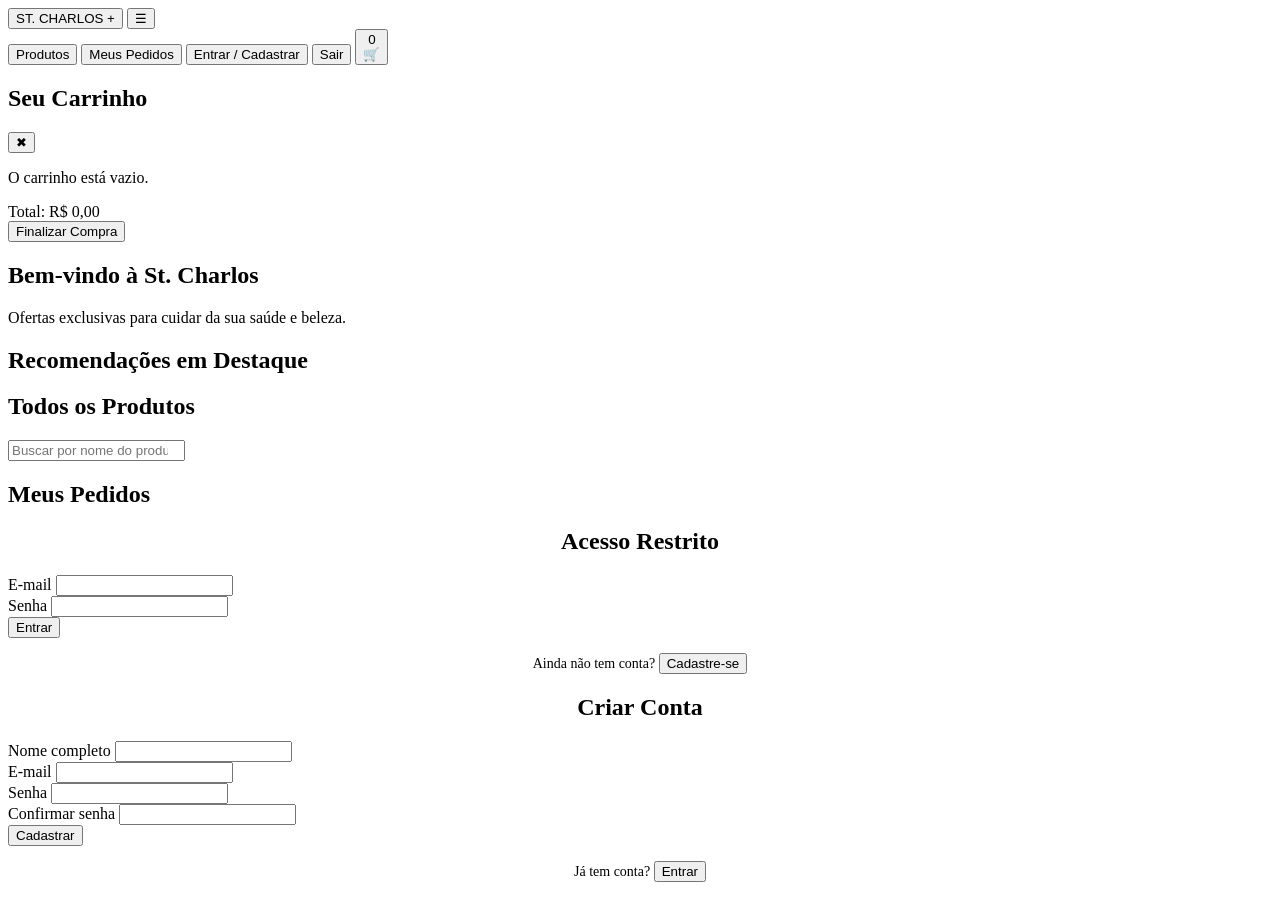
==== docs/index.html @ cd66a5b9 "Rename frontend to docs" ====
<!DOCTYPE html>
<html lang="pt-BR">
<head>
    <meta charset="UTF-8">
    <meta name="viewport" content="width=device-width, initial-scale=1.0">
    <title>Farmácia St. Charlos</title>
    <link rel="stylesheet" href="css/style.css">
</head>
<body>

    <!-- Header Principal -->
    <header>
        <div class="nav-content">
            <button class="logo" onclick="navigate('home')">ST. CHARLOS <span>+</span></button>
            <button class="btn-menu-mobile" id="btn-menu-mobile" aria-label="Abrir menu">☰</button>
            <nav class="menu-links" id="menu-links">
                <button class="link-nav" onclick="navigate('produtos')">Produtos</button>
                <button class="link-nav" onclick="navigate('pedidos')">Meus Pedidos</button>
                <button class="link-nav" id="link-conta" onclick="navigate('login')">Entrar / Cadastrar</button>
                <button class="link-nav" onclick="handleLogout()">Sair</button>
                <button class="cart-icon" onclick="toggleCart(true)" aria-label="Abrir carrinho">
                    <div class="cart-badge" id="cart-count">0</div>
                    🛒
                </button>
            </nav>
        </div>
    </header>

    <!-- Sidebar do Carrinho -->
    <div id="cart-sidebar" class="cart-overlay hidden">
        <div class="cart-sidebar">
            <div class="cart-header">
                <h2>Seu Carrinho</h2>
                <button class="close-cart" onclick="toggleCart(false)" aria-label="Fechar carrinho">✖</button>
            </div>
            <div class="cart-items" id="cart-items-container">
                <p class="empty-state">O carrinho está vazio.</p>
            </div>
            <div class="cart-footer">
                <div class="cart-total">
                    <span>Total:</span>
                    <span id="cart-total-price">R$ 0,00</span>
                </div>
                <button class="btn-checkout" id="btn-checkout">Finalizar Compra</button>
            </div>
        </div>
    </div>

    <!-- Container Principal -->
    <main class="container">

        <!-- ================= PÁGINA: HOME ================= -->
        <section id="page-home">
            <div class="banner">
                <h2>Bem-vindo à St. Charlos</h2>
                <p>Ofertas exclusivas para cuidar da sua saúde e beleza.</p>
            </div>
            <h2 class="section-title">Recomendações em Destaque</h2>
            <div class="grid-produtos" id="grid-destaques"></div>
        </section>

        <!-- ================= PÁGINA: TODOS OS PRODUTOS ================= -->
        <section id="page-produtos" class="hidden">
            <h2 class="section-title">Todos os Produtos</h2>
            <input
                type="search"
                id="busca-produtos"
                class="busca-produtos"
                placeholder="Buscar por nome do produto..."
                aria-label="Buscar produtos"
            >
            <div id="produtos-por-tipo"></div>
        </section>

        <!-- ================= PÁGINA: MEUS PEDIDOS ================= -->
        <section id="page-pedidos" class="hidden">
            <h2 class="section-title">Meus Pedidos</h2>
            <div id="pedidos-container"></div>
        </section>

        <!-- ================= PÁGINA: LOGIN ================= -->
        <section id="page-login" class="hidden">
            <div class="login-box">
                <h2 style="text-align: center; color: var(--st-blue); margin-bottom: 20px;">Acesso Restrito</h2>
                <p class="form-erro hidden" id="login-erro"></p>
                <form id="form-login">
                    <div class="input-group">
                        <label for="login-email">E-mail</label>
                        <input type="email" id="login-email" required>
                    </div>
                    <div class="input-group">
                        <label for="login-senha">Senha</label>
                        <input type="password" id="login-senha" minlength="6" required>
                    </div>
                    <button type="submit" class="btn-login">Entrar</button>
                    <p style="text-align: center; margin-top: 15px; font-size: 14px;">
                        Ainda não tem conta?
                        <button type="button" class="link-botao" onclick="navigate('cadastro')">Cadastre-se</button>
                    </p>
                </form>
            </div>
        </section>

        <!-- ================= PÁGINA: CADASTRO ================= -->
        <section id="page-cadastro" class="hidden">
            <div class="login-box">
                <h2 style="text-align: center; color: var(--st-blue); margin-bottom: 20px;">Criar Conta</h2>
                <p class="form-erro hidden" id="cadastro-erro"></p>
                <form id="form-cadastro">
                    <div class="input-group">
                        <label for="cadastro-nome">Nome completo</label>
                        <input type="text" id="cadastro-nome" required>
                    </div>
                    <div class="input-group">
                        <label for="cadastro-email">E-mail</label>
                        <input type="email" id="cadastro-email" required>
                    </div>
                    <div class="input-group">
                        <label for="cadastro-senha">Senha</label>
                        <input type="password" id="cadastro-senha" minlength="6" required>
                    </div>
                    <div class="input-group">
                        <label for="cadastro-confirmar-senha">Confirmar senha</label>
                        <input type="password" id="cadastro-confirmar-senha" minlength="6" required>
                    </div>
                    <button type="submit" class="btn-login">Cadastrar</button>
                    <p style="text-align: center; margin-top: 15px; font-size: 14px;">
                        Já tem conta?
                        <button type="button" class="link-botao" onclick="navigate('login')">Entrar</button>
                    </p>
                </form>
            </div>
        </section>

    </main>

    <div id="toast-container" aria-live="polite"></div>

    <script src="js/data.js"></script>
    <script src="js/app.js"></script>
</body>
</html>
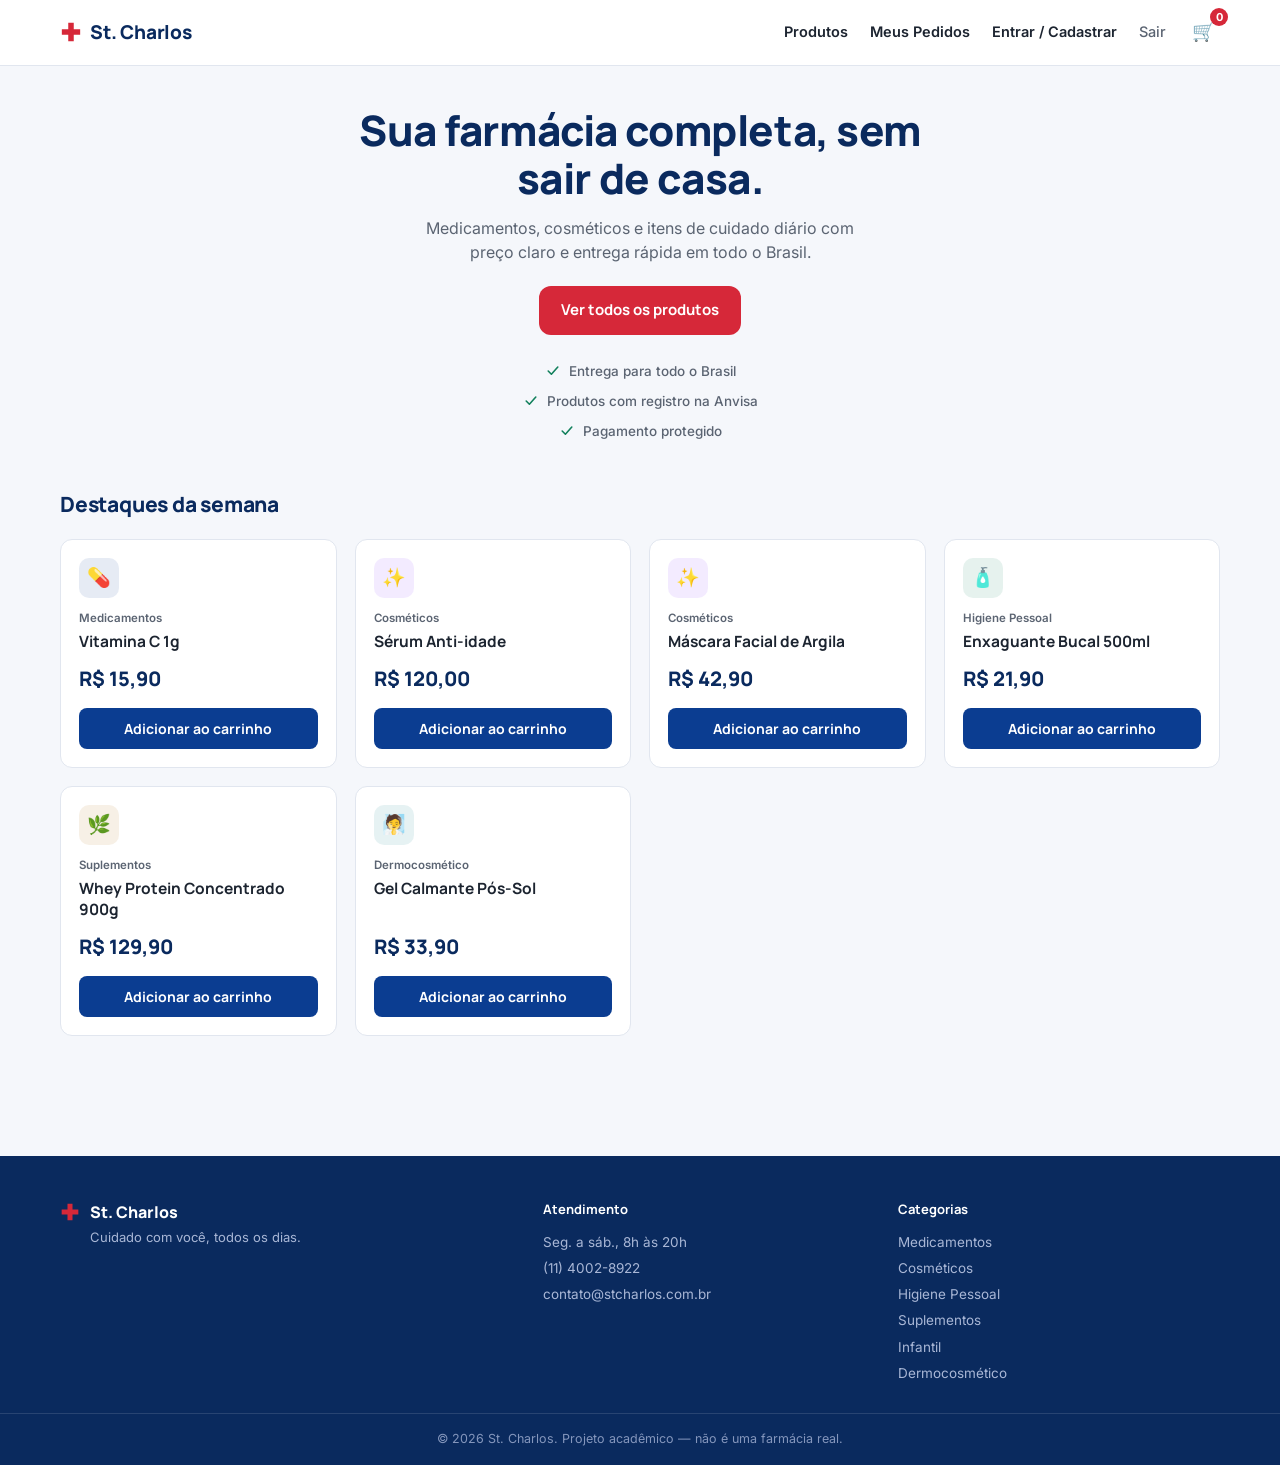
==== commit 8e7cfad9: "Add frontend as docs" ====
--- a/docs/index.html
+++ b/docs/index.html
@@ -3,7 +3,11 @@
 <head>
     <meta charset="UTF-8">
     <meta name="viewport" content="width=device-width, initial-scale=1.0">
-    <title>Farmácia St. Charlos</title>
+    <title>St. Charlos — Farmácia Online</title>
+    <meta name="description" content="Medicamentos, cosméticos e itens de saúde com preço claro e entrega rápida.">
+    <link rel="preconnect" href="https://fonts.googleapis.com">
+    <link rel="preconnect" href="https://fonts.gstatic.com" crossorigin>
+    <link href="https://fonts.googleapis.com/css2?family=Manrope:wght@600;700;800&family=Inter:wght@400;500;600&display=swap" rel="stylesheet">
     <link rel="stylesheet" href="css/style.css">
 </head>
 <body>
@@ -11,13 +15,18 @@
     <!-- Header Principal -->
     <header>
         <div class="nav-content">
-            <button class="logo" onclick="navigate('home')">ST. CHARLOS <span>+</span></button>
-            <button class="btn-menu-mobile" id="btn-menu-mobile" aria-label="Abrir menu">☰</button>
+            <button class="logo" onclick="navigate('home')" aria-label="St. Charlos — início">
+                <span class="logo-mark" aria-hidden="true">
+                    <svg viewBox="0 0 24 24" width="22" height="22"><path d="M9 2h6v7h7v6h-7v7H9v-7H2V9h7V2z" fill="currentColor"/></svg>
+                </span>
+                <span class="logo-word">St. Charlos</span>
+            </button>
+            <button class="btn-menu-mobile" id="btn-menu-mobile" aria-label="Abrir menu" aria-expanded="false">☰</button>
             <nav class="menu-links" id="menu-links">
                 <button class="link-nav" onclick="navigate('produtos')">Produtos</button>
                 <button class="link-nav" onclick="navigate('pedidos')">Meus Pedidos</button>
                 <button class="link-nav" id="link-conta" onclick="navigate('login')">Entrar / Cadastrar</button>
-                <button class="link-nav" onclick="handleLogout()">Sair</button>
+                <button class="link-nav link-sair" onclick="handleLogout()">Sair</button>
                 <button class="cart-icon" onclick="toggleCart(true)" aria-label="Abrir carrinho">
                     <div class="cart-badge" id="cart-count">0</div>
                     🛒
@@ -30,7 +39,7 @@
     <div id="cart-sidebar" class="cart-overlay hidden">
         <div class="cart-sidebar">
             <div class="cart-header">
-                <h2>Seu Carrinho</h2>
+                <h2>Seu carrinho</h2>
                 <button class="close-cart" onclick="toggleCart(false)" aria-label="Fechar carrinho">✖</button>
             </div>
             <div class="cart-items" id="cart-items-container">
@@ -38,10 +47,10 @@
             </div>
             <div class="cart-footer">
                 <div class="cart-total">
-                    <span>Total:</span>
+                    <span>Total</span>
                     <span id="cart-total-price">R$ 0,00</span>
                 </div>
-                <button class="btn-checkout" id="btn-checkout">Finalizar Compra</button>
+                <button class="btn-checkout" id="btn-checkout">Finalizar compra</button>
             </div>
         </div>
     </div>
@@ -51,37 +60,55 @@
 
         <!-- ================= PÁGINA: HOME ================= -->
         <section id="page-home">
-            <div class="banner">
-                <h2>Bem-vindo à St. Charlos</h2>
-                <p>Ofertas exclusivas para cuidar da sua saúde e beleza.</p>
+
+            <div class="hero hero-solo">
+                <div class="hero-copy">
+                    <h1>Sua farmácia completa, sem sair de casa.</h1>
+                    <p>Medicamentos, cosméticos e itens de cuidado diário com preço claro e entrega rápida em todo o Brasil.</p>
+                    <button class="btn-primary" onclick="navigate('produtos')">Ver todos os produtos</button>
+                    <ul class="trust-row">
+                        <li><svg viewBox="0 0 20 20" width="16" height="16"><path d="M4 10l4 4 8-9" stroke="currentColor" stroke-width="2" fill="none" stroke-linecap="round" stroke-linejoin="round"/></svg> Entrega para todo o Brasil</li>
+                        <li><svg viewBox="0 0 20 20" width="16" height="16"><path d="M4 10l4 4 8-9" stroke="currentColor" stroke-width="2" fill="none" stroke-linecap="round" stroke-linejoin="round"/></svg> Produtos com registro na Anvisa</li>
+                        <li><svg viewBox="0 0 20 20" width="16" height="16"><path d="M4 10l4 4 8-9" stroke="currentColor" stroke-width="2" fill="none" stroke-linecap="round" stroke-linejoin="round"/></svg> Pagamento protegido</li>
+                    </ul>
+                </div>
             </div>
-            <h2 class="section-title">Recomendações em Destaque</h2>
+
+            <h2 class="section-title">Destaques da semana</h2>
             <div class="grid-produtos" id="grid-destaques"></div>
         </section>
 
         <!-- ================= PÁGINA: TODOS OS PRODUTOS ================= -->
         <section id="page-produtos" class="hidden">
-            <h2 class="section-title">Todos os Produtos</h2>
-            <input
-                type="search"
-                id="busca-produtos"
-                class="busca-produtos"
-                placeholder="Buscar por nome do produto..."
-                aria-label="Buscar produtos"
-            >
+            <h2 class="section-title">Todos os produtos</h2>
+
+            <div class="filtros-produtos">
+                <input
+                    type="search"
+                    id="busca-produtos"
+                    class="busca-produtos"
+                    placeholder="Buscar por nome do produto..."
+                    aria-label="Buscar produtos"
+                >
+                <div class="chips-categorias" id="chips-categorias" role="group" aria-label="Filtrar por categoria"></div>
+            </div>
+
             <div id="produtos-por-tipo"></div>
         </section>
 
         <!-- ================= PÁGINA: MEUS PEDIDOS ================= -->
         <section id="page-pedidos" class="hidden">
-            <h2 class="section-title">Meus Pedidos</h2>
+            <h2 class="section-title">Meus pedidos</h2>
             <div id="pedidos-container"></div>
         </section>
 
         <!-- ================= PÁGINA: LOGIN ================= -->
         <section id="page-login" class="hidden">
             <div class="login-box">
-                <h2 style="text-align: center; color: var(--st-blue); margin-bottom: 20px;">Acesso Restrito</h2>
+                <div class="login-mark" aria-hidden="true">
+                    <svg viewBox="0 0 24 24" width="26" height="26"><path d="M9 2h6v7h7v6h-7v7H9v-7H2V9h7V2z" fill="currentColor"/></svg>
+                </div>
+                <h2>Acesso restrito</h2>
                 <p class="form-erro hidden" id="login-erro"></p>
                 <form id="form-login">
                     <div class="input-group">
@@ -93,7 +120,7 @@
                         <input type="password" id="login-senha" minlength="6" required>
                     </div>
                     <button type="submit" class="btn-login">Entrar</button>
-                    <p style="text-align: center; margin-top: 15px; font-size: 14px;">
+                    <p class="login-swap">
                         Ainda não tem conta?
                         <button type="button" class="link-botao" onclick="navigate('cadastro')">Cadastre-se</button>
                     </p>
@@ -104,7 +131,10 @@
         <!-- ================= PÁGINA: CADASTRO ================= -->
         <section id="page-cadastro" class="hidden">
             <div class="login-box">
-                <h2 style="text-align: center; color: var(--st-blue); margin-bottom: 20px;">Criar Conta</h2>
+                <div class="login-mark" aria-hidden="true">
+                    <svg viewBox="0 0 24 24" width="26" height="26"><path d="M9 2h6v7h7v6h-7v7H9v-7H2V9h7V2z" fill="currentColor"/></svg>
+                </div>
+                <h2>Criar conta</h2>
                 <p class="form-erro hidden" id="cadastro-erro"></p>
                 <form id="form-cadastro">
                     <div class="input-group">
@@ -124,7 +154,7 @@
                         <input type="password" id="cadastro-confirmar-senha" minlength="6" required>
                     </div>
                     <button type="submit" class="btn-login">Cadastrar</button>
-                    <p style="text-align: center; margin-top: 15px; font-size: 14px;">
+                    <p class="login-swap">
                         Já tem conta?
                         <button type="button" class="link-botao" onclick="navigate('login')">Entrar</button>
                     </p>
@@ -134,6 +164,30 @@
 
     </main>
 
+    <footer class="site-footer">
+        <div class="footer-content">
+            <div class="footer-brand">
+                <span class="logo-mark" aria-hidden="true">
+                    <svg viewBox="0 0 24 24" width="20" height="20"><path d="M9 2h6v7h7v6h-7v7H9v-7H2V9h7V2z" fill="currentColor"/></svg>
+                </span>
+                <p>St. Charlos<br><span>Cuidado com você, todos os dias.</span></p>
+            </div>
+            <div class="footer-col">
+                <h3>Atendimento</h3>
+                <p>Seg. a sáb., 8h às 20h</p>
+                <p>(11) 4002-8922</p>
+                <p>contato@stcharlos.com.br</p>
+            </div>
+            <div class="footer-col">
+                <h3>Categorias</h3>
+                <div id="footer-categorias"></div>
+            </div>
+        </div>
+        <div class="footer-bottom">
+            <p>© <span id="ano-atual"></span> St. Charlos. Projeto acadêmico — não é uma farmácia real.</p>
+        </div>
+    </footer>
+
     <div id="toast-container" aria-live="polite"></div>
 
     <script src="js/data.js"></script>
--- a/docs/css/style.css
+++ b/docs/css/style.css
@@ -0,0 +1,188 @@
+/* ================= Variáveis e Reset ================= */
+:root {
+  --blue-900: #0A2A5E;
+  --blue-700: #0B3D91;
+  --blue-600: #0F4BAE;
+  --blue-100: #E7EDFA;
+  --ice: #F5F7FB;
+  --ink: #1C2430;
+  --slate: #5B6472;
+  --red-600: #D62839;
+  --red-100: #FCE7E9;
+  --green-600: #12805C;
+  --green-100: #E3F5EC;
+  --amber-600: #92650C;
+  --amber-100: #FBF0DC;
+  --line: #E1E6EF;
+  --radius: 12px;
+  --font-display: 'Manrope', 'Segoe UI', sans-serif;
+  --font-body: 'Inter', 'Segoe UI', sans-serif;
+}
+* { margin: 0; padding: 0; box-sizing: border-box; }
+html { scroll-behavior: smooth; }
+body { background-color: var(--ice); color: var(--ink); font-family: var(--font-body); line-height: 1.5; }
+h1, h2, h3, .logo, .btn-primary, .btn-login, .btn-add, .btn-checkout { font-family: var(--font-display); }
+.container { max-width: 1200px; margin: 0 auto; padding: 20px; }
+.hidden { display: none !important; }
+button { font: inherit; cursor: pointer; }
+a { color: inherit; }
+:focus-visible { outline: 3px solid var(--blue-600); outline-offset: 2px; }
+
+@media (prefers-reduced-motion: reduce) {
+  * { transition-duration: 0.01ms !important; animation-duration: 0.01ms !important; scroll-behavior: auto !important; }
+}
+
+/* ================= Header e Navegação ================= */
+header { background-color: #fff; border-bottom: 1px solid var(--line); padding: 14px 0; position: sticky; top: 0; z-index: 40; }
+.nav-content { display: flex; align-items: center; justify-content: space-between; max-width: 1200px; margin: 0 auto; padding: 0 20px; gap: 16px; }
+.logo { display: flex; align-items: center; gap: 8px; font-size: 19px; font-weight: 800; background: none; border: none; color: var(--blue-900); letter-spacing: -0.01em; }
+.logo-mark { display: inline-flex; color: var(--red-600); }
+.logo-word { white-space: nowrap; }
+
+.btn-menu-mobile { display: none; background: none; border: none; color: var(--blue-900); font-size: 24px; }
+
+.menu-links { display: flex; gap: 22px; align-items: center; list-style: none; }
+.menu-links button.link-nav { background: none; border: none; color: var(--ink); font-size: 14.5px; font-weight: 600; transition: color 0.15s ease; }
+.menu-links button.link-nav:hover { color: var(--blue-700); }
+.link-sair { color: var(--slate) !important; font-weight: 500 !important; }
+
+.cart-icon { position: relative; background: none; border: none; color: var(--blue-900); display: flex; align-items: center; font-size: 19px; padding: 4px; }
+.cart-badge { position: absolute; top: -6px; right: -8px; background: var(--red-600); color: white; border-radius: 50%; width: 18px; height: 18px; font-size: 11px; font-weight: 700; font-family: var(--font-body); display: flex; align-items: center; justify-content: center; }
+
+@media (max-width: 780px) {
+  .btn-menu-mobile { display: block; }
+  .menu-links {
+    position: absolute; top: 100%; left: 0; right: 0;
+    background: #fff; border-bottom: 1px solid var(--line); flex-direction: column; align-items: flex-start;
+    padding: 0 20px; gap: 14px; max-height: 0; overflow: hidden; transition: max-height 0.25s ease, padding 0.25s ease;
+  }
+  .menu-links.open { max-height: 300px; padding: 16px 20px 20px; }
+  .cart-icon { align-self: flex-start; }
+}
+
+/* ================= Sidebar do Carrinho ================= */
+.cart-overlay { position: fixed; inset: 0; background: rgba(10, 20, 40, 0.45); z-index: 50; display: flex; justify-content: flex-end; }
+.cart-sidebar { width: min(380px, 100%); background: white; height: 100%; padding: 22px; display: flex; flex-direction: column; box-shadow: -8px 0 24px rgba(10, 20, 40, 0.12); }
+.cart-header { display: flex; justify-content: space-between; align-items: center; border-bottom: 1px solid var(--line); padding-bottom: 14px; margin-bottom: 18px; }
+.cart-header h2 { color: var(--blue-900); font-size: 19px; }
+.close-cart { background: none; border: none; font-size: 18px; color: var(--slate); }
+.cart-items { flex: 1; overflow-y: auto; }
+.cart-item { display: flex; justify-content: space-between; align-items: center; padding: 14px 0; border-bottom: 1px solid var(--line); font-size: 14px; gap: 10px; }
+.cart-item-info { display: flex; flex-direction: column; gap: 8px; }
+.cart-item-info > span:first-child { font-weight: 600; }
+.qty-controls { display: flex; align-items: center; gap: 10px; }
+.qty-controls button { width: 24px; height: 24px; border: 1px solid var(--line); background: var(--ice); border-radius: 6px; font-weight: 700; color: var(--blue-700); }
+.qty-controls button:hover { background: var(--blue-100); }
+.cart-item-right { display: flex; align-items: center; gap: 12px; }
+.cart-item-price { color: var(--blue-700); font-weight: 700; white-space: nowrap; }
+.btn-remove { background: none; border: none; color: #B7BECB; font-size: 14px; }
+.btn-remove:hover { color: var(--red-600); }
+.cart-footer { border-top: 1px solid var(--line); padding-top: 16px; margin-top: 12px; }
+.cart-total { display: flex; justify-content: space-between; align-items: baseline; font-size: 15px; font-weight: 600; margin-bottom: 16px; color: var(--slate); }
+.cart-total span:last-child { color: var(--ink); font-size: 21px; font-weight: 800; font-family: var(--font-display); }
+.btn-checkout { width: 100%; background: var(--blue-700); color: white; border: none; padding: 13px; font-weight: 700; border-radius: var(--radius); transition: background 0.15s ease; }
+.btn-checkout:hover { background: var(--blue-900); }
+.btn-checkout:disabled { background: #C3C9D4; cursor: not-allowed; }
+
+/* ================= Hero (Home) ================= */
+.hero { padding: 20px 0 48px; }
+.hero-solo { display: flex; justify-content: center; text-align: center; }
+.hero-solo .hero-copy { max-width: 640px; display: flex; flex-direction: column; align-items: center; }
+.hero-copy h1 { font-size: clamp(28px, 4vw, 42px); font-weight: 800; color: var(--blue-900); line-height: 1.15; letter-spacing: -0.01em; margin-bottom: 14px; }
+.hero-copy p { color: var(--slate); font-size: 16px; max-width: 44ch; margin-bottom: 22px; }
+.hero-solo .trust-row { align-items: center; }
+.hero-solo .trust-row li { justify-content: center; }
+.btn-primary { background: var(--red-600); color: white; border: none; padding: 13px 22px; border-radius: var(--radius); font-weight: 700; font-size: 15px; transition: background 0.15s ease, transform 0.1s ease; }
+.btn-primary:hover { background: #B71F2E; }
+.btn-primary:active { transform: translateY(1px); }
+
+.trust-row { list-style: none; margin-top: 26px; display: flex; flex-direction: column; gap: 10px; }
+.trust-row li { display: flex; align-items: center; gap: 8px; font-size: 13.5px; color: var(--slate); font-weight: 500; }
+.trust-row svg { color: var(--green-600); flex-shrink: 0; }
+
+@media (max-width: 900px) {
+  .hero { padding-top: 8px; }
+}
+
+/* ================= Layouts Globais (Grids) ================= */
+.section-title { font-size: 21px; font-weight: 800; color: var(--blue-900); margin-bottom: 18px; letter-spacing: -0.01em; }
+.grid-produtos { display: grid; grid-template-columns: repeat(auto-fill, minmax(230px, 1fr)); gap: 18px; margin-bottom: 40px; }
+
+.card { background: white; padding: 18px; border-radius: var(--radius); border: 1px solid var(--line); display: flex; flex-direction: column; transition: transform 0.15s ease, box-shadow 0.15s ease; }
+.card:hover { transform: translateY(-3px); box-shadow: 0 14px 28px rgba(10, 20, 40, 0.08); }
+.card-top { display: flex; justify-content: space-between; align-items: flex-start; margin-bottom: 12px; }
+.card-icon { width: 40px; height: 40px; border-radius: 10px; display: flex; align-items: center; justify-content: center; font-size: 19px; flex-shrink: 0; }
+.card-badge-receita { font-size: 10.5px; font-weight: 700; color: var(--red-600); background: var(--red-100); padding: 4px 8px; border-radius: 20px; white-space: nowrap; }
+.card-tag { font-size: 11.5px; font-weight: 600; color: var(--slate); margin-bottom: 4px; }
+.card-title { font-size: 15.5px; font-weight: 700; margin-bottom: 12px; flex: 1; line-height: 1.35; }
+.card-price { font-size: 20px; color: var(--blue-900); font-weight: 800; margin-bottom: 14px; font-family: var(--font-display); }
+.btn-add { background: var(--blue-700); color: white; border: none; padding: 10px; border-radius: 8px; font-weight: 700; font-size: 14px; transition: background 0.15s ease; }
+.btn-add:hover { background: var(--blue-900); }
+
+.empty-state { color: var(--slate); text-align: center; margin: 30px 0; }
+
+/* ================= Filtros da página de produtos ================= */
+.filtros-produtos { display: flex; flex-direction: column; gap: 14px; margin-bottom: 28px; }
+.busca-produtos { width: 100%; max-width: 420px; padding: 11px 16px; border: 1px solid var(--line); border-radius: 24px; font-size: 14px; background: #fff; }
+.busca-produtos:focus { border-color: var(--blue-600); }
+.chips-categorias { display: flex; flex-wrap: wrap; gap: 8px; }
+.chip-categoria { border: 1px solid var(--line); background: #fff; color: var(--ink); padding: 8px 14px; border-radius: 20px; font-size: 13px; font-weight: 600; display: inline-flex; align-items: center; gap: 6px; transition: border-color 0.15s ease, background 0.15s ease; }
+.chip-categoria:hover { border-color: var(--blue-600); }
+.chip-categoria.ativo { background: var(--blue-900); border-color: var(--blue-900); color: #fff; }
+
+.tipo-header { display: flex; align-items: center; gap: 10px; margin-bottom: 16px; }
+.tipo-header .card-icon { width: 30px; height: 30px; font-size: 15px; border-radius: 8px; }
+
+/* ================= Meus Pedidos ================= */
+.pedido-card { background: white; padding: 20px; border-radius: var(--radius); margin-bottom: 14px; border: 1px solid var(--line); display: flex; justify-content: space-between; align-items: flex-start; gap: 16px; flex-wrap: wrap; }
+.pedido-numero { color: var(--blue-900); margin-bottom: 6px; font-size: 15.5px; font-weight: 700; }
+.pedido-data, .pedido-itens { font-size: 13.5px; color: var(--slate); margin-top: 4px; }
+.pedido-total { font-weight: 700; margin-top: 10px; font-family: var(--font-display); }
+.badge-status { padding: 6px 12px; border-radius: 20px; font-size: 12px; font-weight: 700; white-space: nowrap; }
+.badge-pendente { background: var(--amber-100); color: var(--amber-600); }
+.badge-entregue { background: var(--green-100); color: var(--green-600); }
+
+/* ================= Login / Cadastro ================= */
+.login-box { max-width: 400px; margin: 50px auto; background: white; padding: 34px 30px; border-radius: 16px; border: 1px solid var(--line); box-shadow: 0 16px 32px rgba(10, 20, 40, 0.06); }
+.login-mark { color: var(--red-600); display: flex; justify-content: center; margin-bottom: 10px; }
+.login-box h2 { text-align: center; color: var(--blue-900); margin-bottom: 22px; font-size: 20px; }
+.input-group { margin-bottom: 15px; }
+.input-group label { display: block; font-size: 13.5px; font-weight: 600; margin-bottom: 6px; color: var(--slate); }
+.input-group input { width: 100%; padding: 11px 12px; border: 1px solid var(--line); border-radius: 8px; font-size: 14px; }
+.input-group input:focus { border-color: var(--blue-600); }
+.btn-login { width: 100%; background: var(--blue-700); color: white; border: none; padding: 13px; font-weight: 700; border-radius: 8px; margin-top: 4px; transition: background 0.15s ease; }
+.btn-login:hover { background: var(--blue-900); }
+.form-erro { color: var(--red-600); font-size: 13px; margin-bottom: 14px; line-height: 1.5; }
+.link-botao { background: none; border: none; color: var(--red-600); font-weight: 700; text-decoration: underline; padding: 0; }
+.login-swap { text-align: center; margin-top: 16px; font-size: 13.5px; color: var(--slate); }
+
+/* ================= Rodapé ================= */
+.site-footer { background: var(--blue-900); color: #C9D4EC; margin-top: 60px; }
+.footer-content { max-width: 1200px; margin: 0 auto; padding: 44px 20px 30px; display: grid; grid-template-columns: 1.4fr 1fr 1fr; gap: 32px; }
+.footer-brand { display: flex; align-items: flex-start; gap: 10px; }
+.footer-brand .logo-mark { color: var(--red-600); margin-top: 2px; }
+.footer-brand p { font-family: var(--font-display); font-weight: 800; font-size: 16px; color: #fff; }
+.footer-brand p span { display: block; font-family: var(--font-body); font-weight: 400; font-size: 13px; color: #A9B7D6; margin-top: 4px; }
+.footer-col h3 { font-size: 13px; text-transform: none; color: #fff; margin-bottom: 12px; font-weight: 700; }
+.footer-col p { font-size: 13.5px; margin-bottom: 6px; color: #A9B7D6; }
+#footer-categorias { display: flex; flex-direction: column; gap: 6px; }
+.footer-cat-link { background: none; border: none; color: #A9B7D6; font-size: 13.5px; text-align: left; padding: 0; }
+.footer-cat-link:hover { color: #fff; }
+.footer-bottom { border-top: 1px solid rgba(255,255,255,0.12); padding: 16px 20px; text-align: center; }
+.footer-bottom p { font-size: 12.5px; color: #8496BC; }
+
+@media (max-width: 720px) {
+  .footer-content { grid-template-columns: 1fr; gap: 26px; }
+}
+
+/* ================= Toasts ================= */
+#toast-container { position: fixed; bottom: 20px; right: 20px; z-index: 100; display: flex; flex-direction: column; gap: 10px; max-width: calc(100vw - 40px); }
+.toast {
+  background: var(--ink); color: white; padding: 13px 18px; border-radius: 10px; font-size: 14px; font-weight: 500;
+  opacity: 0; transform: translateY(10px); transition: opacity 0.25s ease, transform 0.25s ease;
+  box-shadow: 0 8px 20px rgba(0,0,0,0.18); max-width: 320px;
+}
+.toast.show { opacity: 1; transform: translateY(0); }
+.toast-success { background: var(--green-600); }
+.toast-error { background: var(--red-600); }
+.toast-info { background: var(--blue-700); }
